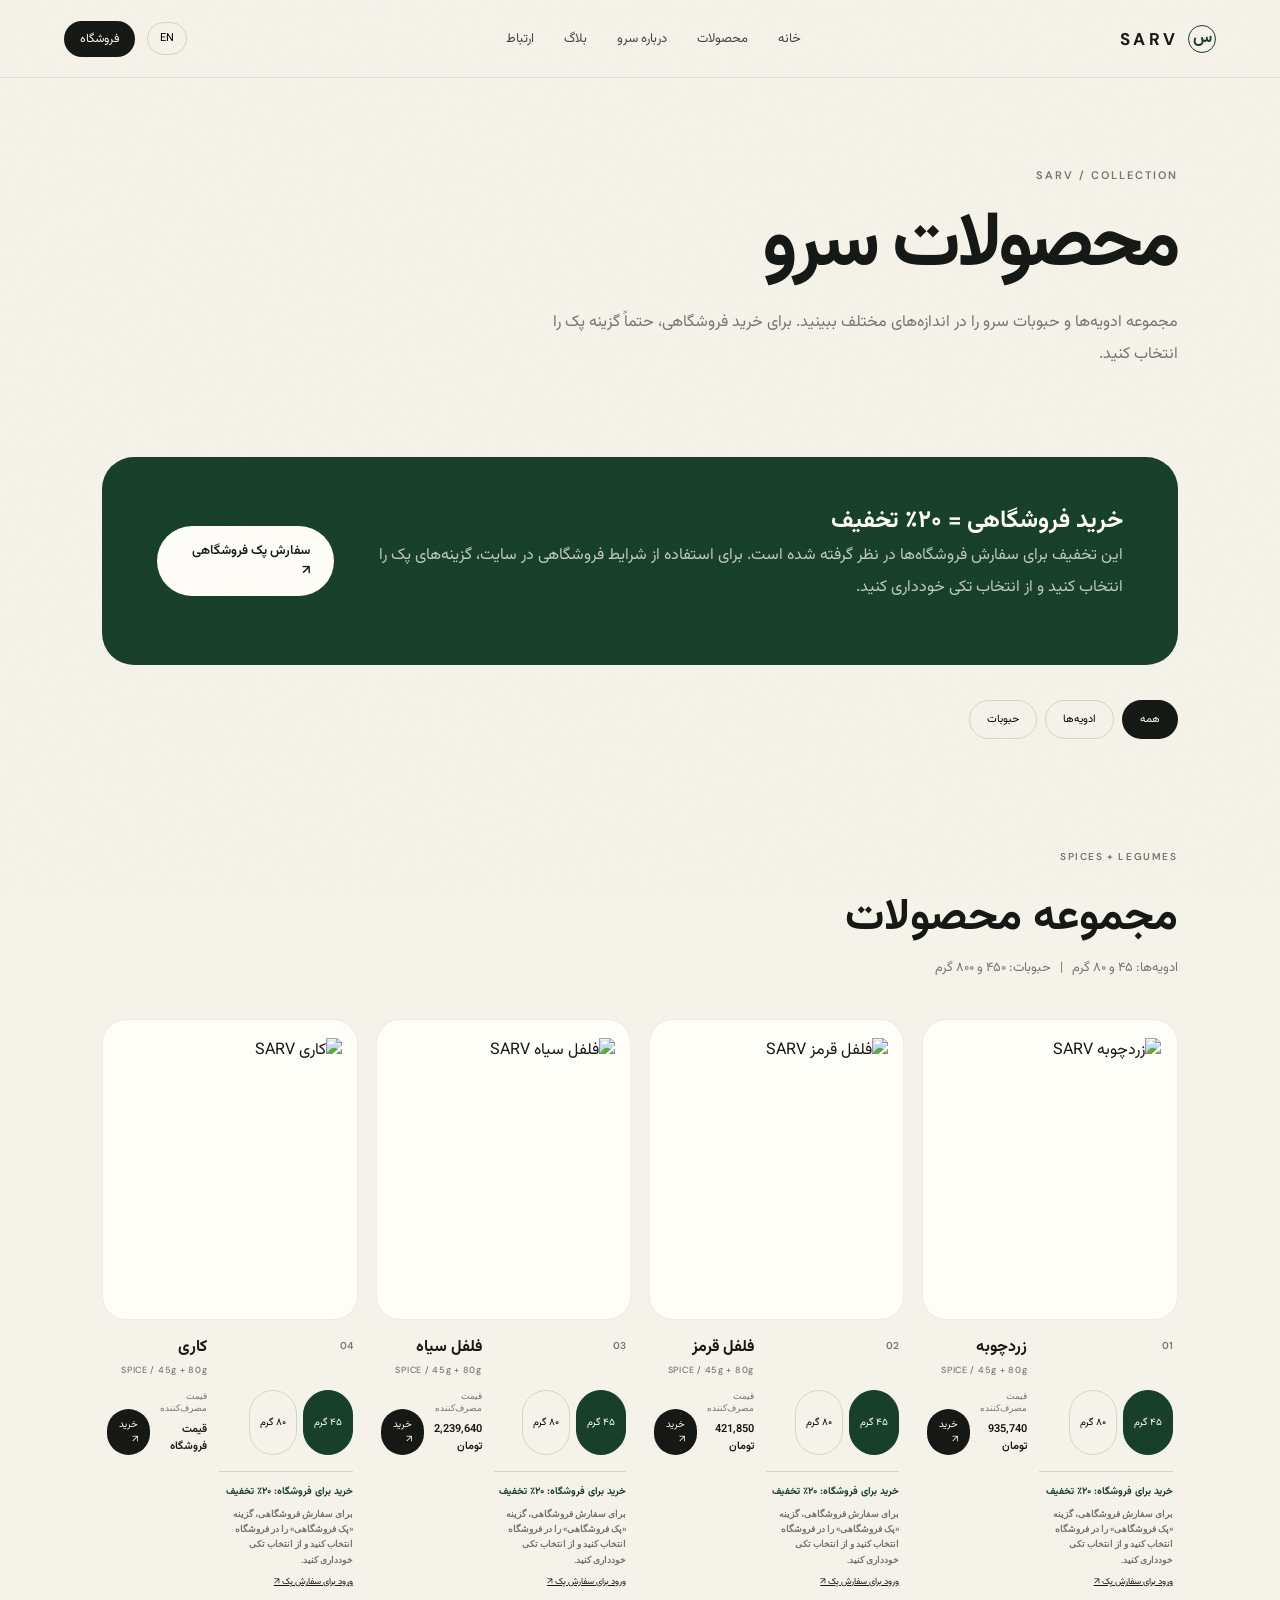
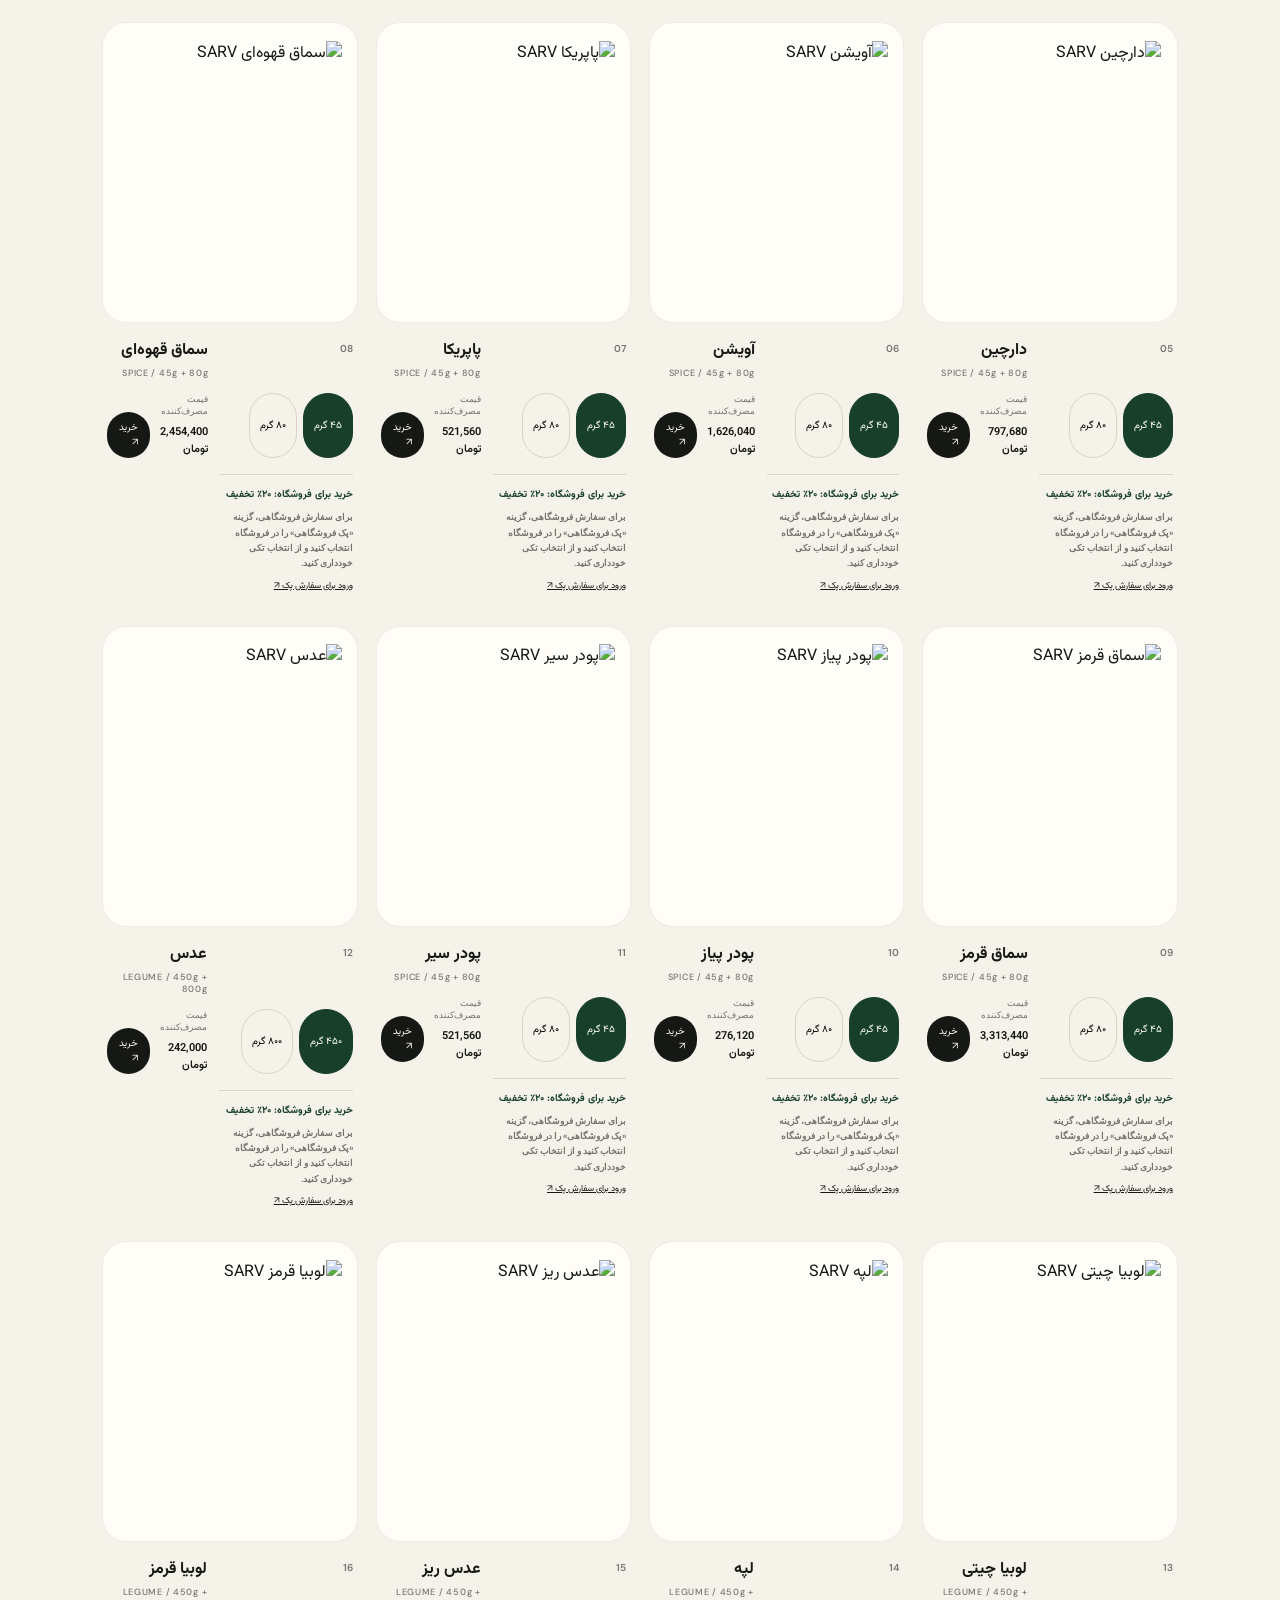
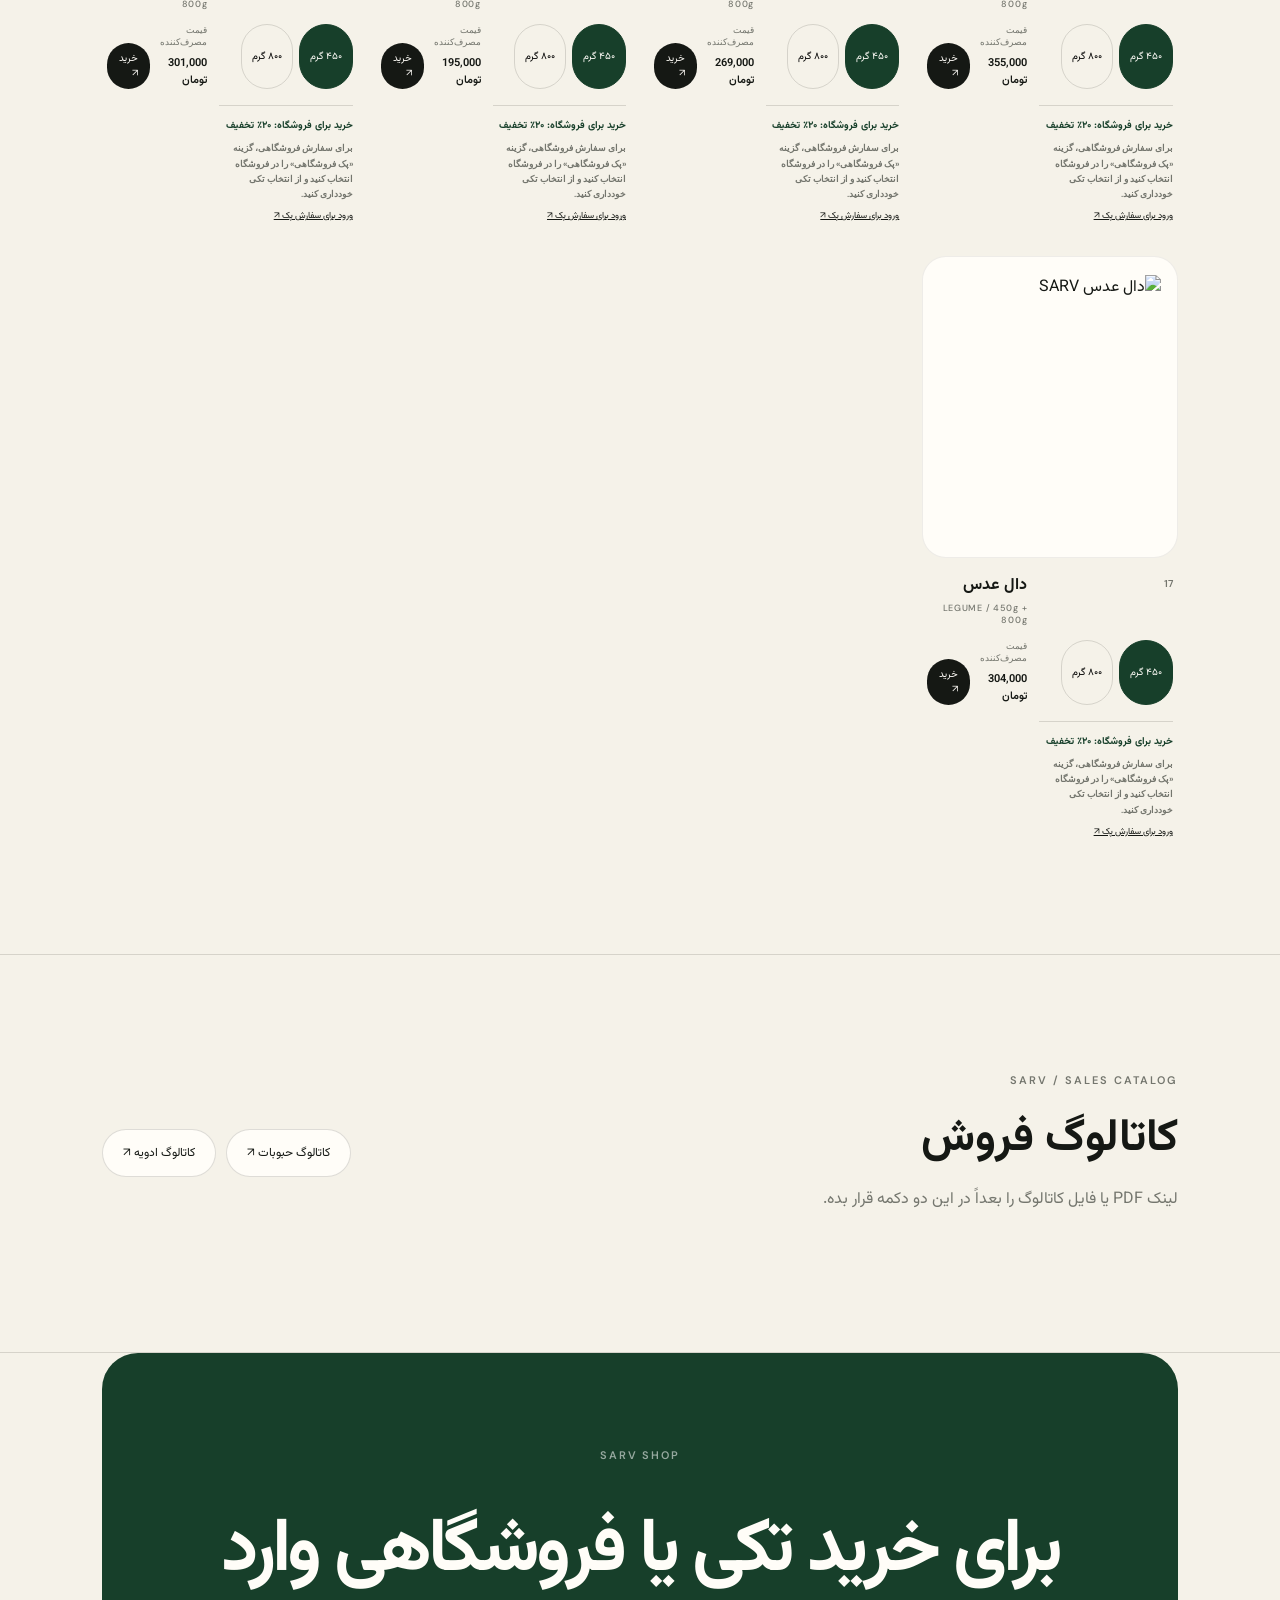
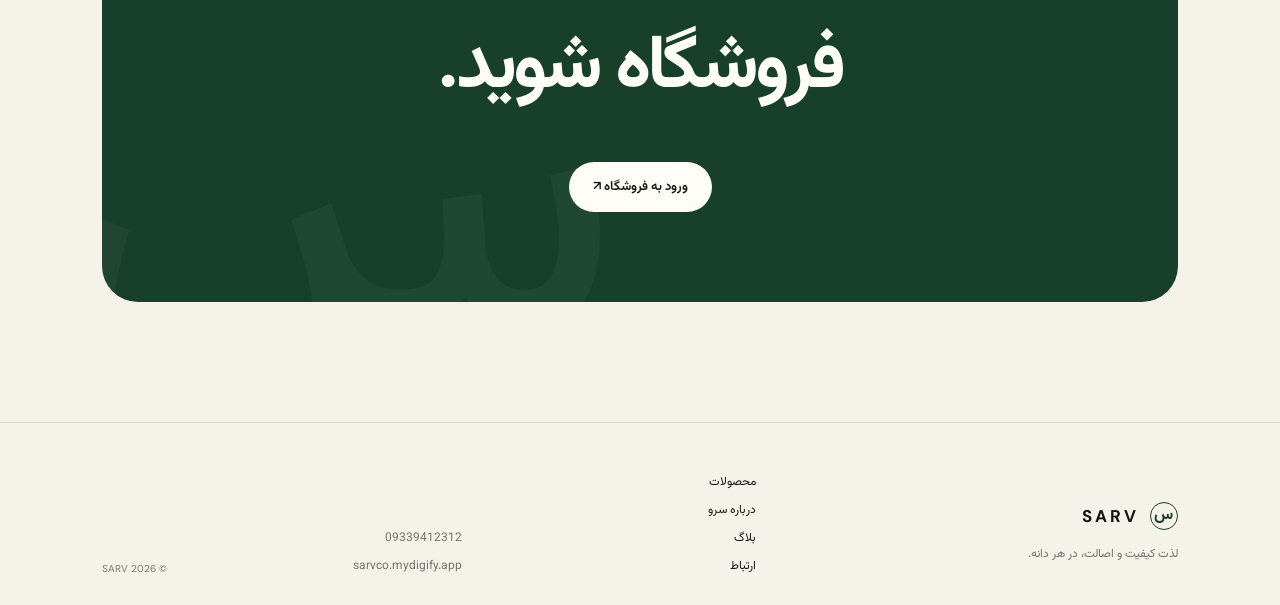
==== products.html @ 3f768b29 "Add files via upload" ====
<!doctype html><html lang="fa" dir="rtl"><head>
<meta charset="utf-8"><meta name="viewport" content="width=device-width, initial-scale=1.0">
<meta name="theme-color" content="#f6f3ea">
<meta name="description" content="سرو؛ ادویه و حبوبات با تمرکز بر کیفیت، اصالت و بسته‌بندی حرفه‌ای.">
<title>محصولات سرو — SARV</title>
<link rel="preconnect" href="https://fonts.googleapis.com"><link rel="preconnect" href="https://fonts.gstatic.com" crossorigin>
<link href="https://fonts.googleapis.com/css2?family=DM+Sans:wght@400;500;600;700&family=Vazirmatn:wght@400;500;600;700;800&display=swap" rel="stylesheet">
<link rel="stylesheet" href="styles.css"></head><body><div class="noise"></div><header class="nav">
  <a class="brand" href="index.html" aria-label="SARV"><span class="brand-mark">س</span><span class="brand-word">SARV</span></a>
  <nav>
    <a href="index.html" data-fa="خانه" data-en="Home">خانه</a>
    <a href="products.html" data-fa="محصولات" data-en="Products">محصولات</a>
    <a href="about.html" data-fa="درباره سرو" data-en="About">درباره سرو</a>
    <a href="blog.html" data-fa="بلاگ" data-en="Blog">بلاگ</a>
    <a href="contact.html" data-fa="ارتباط" data-en="Contact">ارتباط</a>
  </nav>
  <div class="nav-actions">
    <button class="lang-btn" id="langBtn">EN</button>
    <a class="nav-cta" href="https://sarvco.mydigify.app" target="_blank" rel="noopener" data-fa="فروشگاه" data-en="Shop">فروشگاه</a>
  </div>
</header><main><section class="page-hero section"><div class="section-kicker">SARV / COLLECTION</div><h1>محصولات سرو</h1><p>مجموعه ادویه‌ها و حبوبات سرو را در اندازه‌های مختلف ببینید. برای خرید فروشگاهی، حتماً گزینه پک را انتخاب کنید.</p></section>
<section class="section business-note"><div><strong>خرید فروشگاهی = ۲۰٪ تخفیف</strong><p>این تخفیف برای سفارش فروشگاه‌ها در نظر گرفته شده است. برای استفاده از شرایط فروشگاهی در سایت، گزینه‌های پک را انتخاب کنید و از انتخاب تکی خودداری کنید.</p></div><a class="btn btn-dark" href="https://sarvco.mydigify.app" target="_blank" rel="noopener">سفارش پک فروشگاهی ↗</a></section>
<section class="filterbar section-small"><button class="filter active" data-filter="all">همه</button><button class="filter" data-filter="spice">ادویه‌ها</button><button class="filter" data-filter="legume">حبوبات</button></section>
<section id="spices" class="section-small category-heading"><span>SPICES + LEGUMES</span><h2>مجموعه محصولات</h2><p>ادویه‌ها: ۴۵ و ۸۰ گرم &nbsp; | &nbsp; حبوبات: ۴۵۰ و ۸۰۰ گرم</p></section>
<section id="productGrid" class="product-grid product-grid-large section-small"></section>
<section class="section catalog-strip"><div><div class="section-kicker">SARV / SALES CATALOG</div><h2>کاتالوگ فروش</h2><p>لینک PDF یا فایل کاتالوگ را بعداً در این دو دکمه قرار بده.</p></div><div class="catalog-actions"><a class="catalog-link" href="CATALOG_LEGUMES_URL">کاتالوگ حبوبات ↗</a><a class="catalog-link" href="CATALOG_SPICES_URL">کاتالوگ ادویه ↗</a></div></section>
<section class="cta section"><div class="cta-inner"><span class="eyebrow">SARV SHOP</span><h2>برای خرید تکی یا فروشگاهی وارد فروشگاه شوید.</h2><a class="btn btn-light" href="https://sarvco.mydigify.app" target="_blank" rel="noopener">ورود به فروشگاه ↗</a></div></section></main><footer class="footer">
  <div><div class="brand footer-brand"><span class="brand-mark">س</span><span class="brand-word">SARV</span></div>
    <p data-fa="لذت کیفیت و اصالت، در هر دانه." data-en="The pleasure of quality and authenticity, in every grain.">لذت کیفیت و اصالت، در هر دانه.</p></div>
  <div class="footer-links">
    <a href="products.html" data-fa="محصولات" data-en="Products">محصولات</a>
    <a href="about.html" data-fa="درباره سرو" data-en="About">درباره سرو</a>
    <a href="blog.html" data-fa="بلاگ" data-en="Blog">بلاگ</a>
    <a href="contact.html" data-fa="ارتباط" data-en="Contact">ارتباط</a>
  </div>
  <div class="footer-contact"><span>09339412312</span><a href="https://sarvco.mydigify.app" target="_blank" rel="noopener">sarvco.mydigify.app</a></div>
  <div class="copyright">© 2026 SARV</div>
</footer><script src="script.js"></script></body></html>
---- styles.css ----
:root{--bg:#f5f2e9;--ink:#151814;--muted:#74766e;--line:rgba(21,24,20,.14);--green:#173f2a;--gold:#b89a58;--white:#fffdf8;--radius:28px}
*{box-sizing:border-box}html{scroll-behavior:smooth}body{margin:0;background:var(--bg);color:var(--ink);font-family:Vazirmatn,DM Sans,sans-serif;overflow-x:hidden}a{color:inherit;text-decoration:none}button{font:inherit}.noise{position:fixed;inset:0;pointer-events:none;z-index:20;opacity:.035;background-image:url("data:image/svg+xml,%3Csvg viewBox='0 0 180 180' xmlns='http://www.w3.org/2000/svg'%3E%3Cfilter id='n'%3E%3CfeTurbulence type='fractalNoise' baseFrequency='.8' numOctaves='4' stitchTiles='stitch'/%3E%3C/filter%3E%3Crect width='100%25' height='100%25' filter='url(%23n)' opacity='.5'/%3E%3C/svg%3E")}
.nav{position:fixed;top:0;left:0;right:0;z-index:15;height:78px;display:flex;align-items:center;justify-content:space-between;padding:0 5vw;background:rgba(245,242,233,.72);backdrop-filter:blur(18px);border-bottom:1px solid rgba(21,24,20,.08)}.brand{display:flex;align-items:center;gap:10px;font-family:"DM Sans",sans-serif;font-weight:700;letter-spacing:.2em}.brand-mark{display:grid;place-items:center;width:28px;height:28px;border:1px solid var(--green);border-radius:50%;font-family:Vazirmatn;font-size:16px;letter-spacing:0;color:var(--green)}.brand-word{font-size:17px}.nav nav{display:flex;gap:30px;font-size:13px}.nav nav a{position:relative;color:#42443f}.nav nav a:after{content:"";position:absolute;right:0;bottom:-7px;width:0;height:1px;background:var(--green);transition:.35s}.nav nav a:hover:after{width:100%}.nav-actions{display:flex;gap:12px;align-items:center}.lang-btn{border:1px solid var(--line);background:transparent;border-radius:999px;padding:7px 12px;cursor:pointer;font-size:11px}.nav-cta{background:var(--ink);color:var(--white);border-radius:999px;padding:9px 16px;font-size:12px}.hero{min-height:100vh;padding:150px 8vw 90px;display:grid;grid-template-columns:1fr 1fr;align-items:center;gap:5vw}.hero-copy{max-width:620px}.eyebrow,.section-kicker{font:600 11px/1 "DM Sans",sans-serif;letter-spacing:.18em;text-transform:uppercase;color:var(--muted)}h1,h2,h3,p{margin-top:0}.hero h1{font-size:clamp(54px,7vw,108px);line-height:.98;letter-spacing:-.06em;margin:22px 0}.hero h1 em,.page-hero h1 em,.statement h2 em,.about-copy h2 em,.contact-note h2 em{font-style:normal;color:var(--green)}.hero-copy>p{font-size:17px;line-height:2;color:var(--muted);max-width:540px}.hero-actions{display:flex;align-items:center;gap:25px;margin-top:32px}.btn{display:inline-flex;align-items:center;justify-content:center;border-radius:999px;padding:15px 24px;font-size:13px;font-weight:600;transition:transform .3s,box-shadow .3s}.btn:hover{transform:translateY(-3px);box-shadow:0 12px 30px rgba(0,0,0,.12)}.btn-dark{background:var(--ink);color:var(--white)}.btn-light{background:var(--white);color:var(--ink)}.text-link{font-size:13px;border-bottom:1px solid var(--ink);padding-bottom:4px}.hero-visual{position:relative;min-height:650px;display:grid;place-items:center}.hero-image{width:min(100%,600px);max-height:650px;object-fit:contain;position:relative;z-index:2;filter:drop-shadow(0 35px 40px rgba(0,0,0,.13))}.hero-orbit{position:absolute;width:430px;height:430px;border:1px solid rgba(23,63,42,.18);border-radius:50%;animation:spin 18s linear infinite}.hero-orbit:after{content:"";position:absolute;width:9px;height:9px;background:var(--gold);border-radius:50%;top:12%;right:10%}.floating-note{position:absolute;z-index:3;bottom:8%;left:2%;background:rgba(255,253,248,.75);backdrop-filter:blur(16px);border:1px solid rgba(255,255,255,.8);padding:18px 20px;border-radius:18px;box-shadow:0 20px 40px rgba(0,0,0,.08);display:flex;flex-direction:column;gap:5px}.floating-note strong{font:700 16px "DM Sans"}.floating-note span{font-size:10px;color:var(--muted)}@keyframes spin{to{transform:rotate(360deg)}}.marquee{overflow:hidden;border-block:1px solid var(--line);padding:16px 0;white-space:nowrap;color:var(--green);font:600 11px "DM Sans";letter-spacing:.12em}.marquee div{display:inline-block;animation:marquee 24s linear infinite}@keyframes marquee{to{transform:translateX(50%)}}.section{padding:120px 8vw}.section-small{padding-inline:8vw}.intro-grid{display:grid;grid-template-columns:1.15fr .85fr;gap:10vw;margin-top:45px}.intro h2,.statement h2,.page-hero h1,.contact-note h2{font-size:clamp(42px,6vw,82px);line-height:1.05;letter-spacing:-.05em}.intro-grid p,.statement-copy p,.about-copy p,.page-hero p{font-size:16px;line-height:2;color:var(--muted);max-width:550px}.section-head{display:flex;justify-content:space-between;align-items:end;margin-bottom:45px}.section-head h2{font-size:48px;letter-spacing:-.04em;margin:16px 0 0}.product-grid{display:grid;grid-template-columns:repeat(4,1fr);gap:18px}.product-card{min-width:0}.product-img{background:var(--white);border-radius:24px;aspect-ratio:1/1.18;display:grid;place-items:center;overflow:hidden;border:1px solid rgba(21,24,20,.07);transition:transform .5s,box-shadow .5s}.product-card img{width:88%;height:88%;object-fit:contain;transition:transform .6s}.product-card:hover .product-img{transform:translateY(-8px);box-shadow:0 25px 50px rgba(0,0,0,.1)}.product-card:hover img{transform:scale(1.04)}.product-info{display:grid;grid-template-columns:auto 1fr;gap:4px 12px;padding:15px 5px}.product-info span{grid-row:span 2;font:600 10px "DM Sans";color:var(--muted);padding-top:4px}.product-info h3{font-size:16px;margin:0}.product-info small{font:500 9px "DM Sans";letter-spacing:.08em;color:var(--muted)}.product-info b{grid-column:2;font-size:11px;margin-top:7px;font-weight:600}.statement{display:grid;grid-template-columns:1.15fr .85fr;gap:7vw;align-items:center;background:#ece8dc}.statement-image{border-radius:32px;overflow:hidden}.statement-image img{display:block;width:100%;height:100%;object-fit:cover}.cta{padding-top:0}.cta-inner{background:var(--green);color:var(--white);border-radius:36px;padding:90px 9vw;text-align:center;position:relative;overflow:hidden}.cta-inner:before{content:"س";position:absolute;font-size:38vw;line-height:.7;left:-5%;bottom:-15%;opacity:.04}.cta-inner .eyebrow{color:rgba(255,255,255,.55)}.cta h2{font-size:clamp(40px,6vw,75px);letter-spacing:-.05em;margin:25px auto 35px;max-width:900px}.footer{padding:50px 8vw 30px;display:grid;grid-template-columns:1.5fr 1fr 1fr auto;gap:40px;border-top:1px solid var(--line);align-items:end}.footer p{color:var(--muted);font-size:12px}.footer-brand{margin-bottom:15px}.footer-links,.footer-contact{display:flex;flex-direction:column;gap:10px;font-size:12px}.footer-contact{color:var(--muted)}.copyright{font:10px "DM Sans";color:var(--muted);white-space:nowrap}.page-hero{padding-top:170px;padding-bottom:70px;max-width:1100px}.page-hero h1{margin:25px 0 20px}.page-hero p{max-width:650px}.filterbar{display:flex;gap:8px;margin-bottom:35px}.filter{border:1px solid var(--line);background:transparent;border-radius:999px;padding:10px 17px;font-size:11px;cursor:pointer}.filter.active{background:var(--ink);color:white}.product-grid-large{grid-template-columns:repeat(4,1fr);padding-bottom:100px}.product-card.hidden{display:none}.about-split{display:grid;grid-template-columns:1fr 1fr;gap:9vw;align-items:center}.about-visual{border-radius:32px;overflow:hidden}.about-visual img{display:block;width:100%;height:auto}.about-copy h2{font-size:45px;line-height:1.15;letter-spacing:-.04em;margin:20px 0 30px}.values{display:grid;grid-template-columns:repeat(3,1fr);border-top:1px solid var(--line);border-bottom:1px solid var(--line);padding-top:70px;padding-bottom:70px}.value{padding:0 35px;border-left:1px solid var(--line)}.value:first-child{border-left:0}.value span{font:11px "DM Sans";color:var(--muted)}.value h3{font-size:30px;margin:25px 0 10px}.value p{font-size:13px;line-height:1.9;color:var(--muted)}.contact-grid{display:grid;grid-template-columns:1fr 1fr;gap:18px}.contact-card{background:var(--white);border:1px solid rgba(21,24,20,.08);border-radius:28px;padding:45px;display:flex;flex-direction:column;gap:12px;transition:.4s}.contact-card:hover{transform:translateY(-6px);box-shadow:0 25px 50px rgba(0,0,0,.08)}.contact-card span{font:10px "DM Sans";letter-spacing:.18em;color:var(--muted)}.contact-card strong{font:clamp(25px,3vw,40px);letter-spacing:-.03em}.contact-card small{color:var(--green);font-size:12px}.contact-note{text-align:center;padding-bottom:160px}.contact-note h2{margin:30px auto;max-width:850px}.reveal{opacity:0;transform:translateY(35px);transition:opacity .8s ease,transform .8s ease}.reveal.visible{opacity:1;transform:none}.delay-1{transition-delay:.15s}
[dir="ltr"] .hero-actions{flex-direction:row}.ltr{direction:ltr}
@media(max-width:900px){.nav nav{display:none}.hero{grid-template-columns:1fr;padding-top:120px}.hero-visual{min-height:480px}.product-grid,.product-grid-large{grid-template-columns:repeat(2,1fr)}.intro-grid,.statement,.about-split{grid-template-columns:1fr}.statement{gap:45px}.footer{grid-template-columns:1fr 1fr}.values{grid-template-columns:1fr;gap:35px}.value{border-left:0;border-top:1px solid var(--line);padding:30px 0 0}.value:first-child{border-top:0}.contact-grid{grid-template-columns:1fr}}
@media(max-width:560px){.nav{padding:0 18px}.nav-cta{display:none}.hero,.section,.page-hero{padding-inline:22px}.hero h1{font-size:54px}.hero-visual{min-height:400px}.hero-orbit{width:280px;height:280px}.floating-note{left:0;bottom:4%}.section{padding-top:80px;padding-bottom:80px}.section-head{align-items:start;gap:20px;flex-direction:column}.section-head h2{font-size:40px}.product-grid,.product-grid-large{grid-template-columns:1fr 1fr;gap:10px}.product-img{border-radius:18px}.product-info h3{font-size:13px}.statement{padding-inline:22px}.cta{padding-inline:12px}.cta-inner{border-radius:25px;padding:70px 25px}.footer{grid-template-columns:1fr;padding-inline:22px}.copyright{margin-top:20px}.about-copy h2{font-size:36px}.contact-card{padding:30px 24px}.contact-card strong{font-size:25px}}

/* SARV 2026 additions */
.promo-grid{display:grid;grid-template-columns:1fr 1fr;gap:18px}
.promo-card{background:var(--white);border:1px solid rgba(21,24,20,.08);border-radius:30px;padding:45px;min-height:310px}
.promo-card span,.category-heading span,.post-meta{font:600 10px "DM Sans";letter-spacing:.16em;color:var(--muted)}
.promo-card h2{font-size:42px;letter-spacing:-.04em;margin:22px 0 12px}
.promo-card p{color:var(--muted);line-height:2;font-size:14px;max-width:520px}
.promo-card a{display:inline-block;margin-top:25px;border-bottom:1px solid var(--ink);font-size:12px}
.business-banner,.business-note{background:var(--green);color:var(--white);border-radius:32px;margin-inline:8vw;display:flex;align-items:center;justify-content:space-between;gap:40px}
.business-banner h2{font-size:clamp(35px,5vw,62px);letter-spacing:-.05em;margin:20px 0}
.business-banner p,.business-note p{color:rgba(255,255,255,.72);line-height:2;max-width:750px}
.business-banner .eyebrow{color:rgba(255,255,255,.5)}
.business-note{padding:45px 55px;margin-bottom:35px}
.business-note strong{font-size:24px}
.business-note .btn{background:var(--white);color:var(--ink)}
.catalog-strip{display:flex;align-items:center;justify-content:space-between;gap:45px;border-top:1px solid var(--line);border-bottom:1px solid var(--line)}
.catalog-strip h2{font-size:45px;margin:18px 0 10px}
.catalog-strip p{color:var(--muted);line-height:2;max-width:600px}
.catalog-actions{display:flex;gap:10px;flex-wrap:wrap}
.catalog-link{border:1px solid var(--line);background:var(--white);border-radius:999px;padding:14px 20px;font-size:12px}
.category-heading{padding-top:70px;padding-bottom:28px}
.category-heading h2{font-size:44px;margin:15px 0 5px}
.category-heading p{color:var(--muted);font-size:13px}
.size-row{display:flex;gap:6px;margin-top:10px}
.size-btn{border:1px solid var(--line);background:transparent;border-radius:999px;padding:6px 10px;font-size:10px;cursor:pointer}
.size-btn.active{background:var(--green);color:var(--white);border-color:var(--green)}
.purchase-row{display:flex;align-items:end;justify-content:space-between;gap:10px;margin-top:10px}
.price-label{display:block;font-size:9px!important;letter-spacing:0!important}
.price{display:block;font-size:13px;margin-top:2px}
.shop-mini{background:var(--ink);color:var(--white);border-radius:999px;padding:8px 12px;font-size:10px}
.store-order{margin-top:12px;padding-top:12px;border-top:1px solid var(--line);display:flex;flex-direction:column;gap:4px}
.store-order strong{font-size:10px;color:var(--green)}
.store-order span{font-size:9px;line-height:1.7;color:var(--muted)}
.pack-link{font-size:9px;text-decoration:underline;margin-top:3px}
.article-grid{display:grid;grid-template-columns:repeat(3,1fr);gap:18px}
.article-card{background:var(--white);border:1px solid rgba(21,24,20,.08);border-radius:26px;overflow:hidden;transition:.35s}
.article-card:hover{transform:translateY(-6px);box-shadow:0 20px 45px rgba(0,0,0,.08)}
.article-card img{display:block;width:100%;height:220px;object-fit:cover}
.article-card span,.article-card h3,.article-card p{margin-inline:22px}
.article-card span{display:inline-block;margin-top:18px;font:600 9px "DM Sans";letter-spacing:.14em;color:var(--muted)}
.article-card h3{font-size:21px;line-height:1.5;margin-top:9px;margin-bottom:10px}
.article-card p{font-size:12px;line-height:2;color:var(--muted);margin-bottom:24px}
.article-grid-large .article-card img{height:250px}
.post{max-width:1000px;margin:auto;padding-top:160px}
.post h1{font-size:clamp(42px,6vw,78px);line-height:1.1;letter-spacing:-.05em;margin:25px 0}
.post-lead{font-size:19px;line-height:2;color:var(--muted);max-width:760px}
.post-image{width:100%;max-height:600px;object-fit:cover;border-radius:30px;margin:45px 0}
.post-content{max-width:760px;margin:auto;font-size:16px;line-height:2.1}
.post-content h2{font-size:30px;margin-top:45px}
.post-content li{margin-bottom:12px}
.contact-form-note{background:var(--white);border-radius:30px;margin-inline:8vw}
.contact-form-note h2{font-size:50px;margin:18px 0}
.contact-form-note p{color:var(--muted);max-width:750px;line-height:2;margin-bottom:25px}
@media(max-width:900px){.promo-grid,.article-grid{grid-template-columns:1fr 1fr}.business-banner,.business-note,.catalog-strip{margin-inline:22px}.business-banner,.catalog-strip{align-items:flex-start;flex-direction:column}.business-note{margin-inline:22px}.article-card img{height:190px}}
@media(max-width:560px){.promo-grid,.article-grid{grid-template-columns:1fr}.promo-card{padding:30px;min-height:240px}.promo-card h2{font-size:34px}.business-banner,.business-note{margin-inline:12px;border-radius:24px;padding:35px 25px}.catalog-strip{padding-inline:22px}.catalog-strip h2{font-size:38px}.category-heading{padding-inline:22px}.article-card img,.article-grid-large .article-card img{height:210px}.post{padding-top:125px}.post-image{border-radius:20px;margin:30px 0}.post-content{font-size:15px}.contact-form-note{margin-inline:12px}}
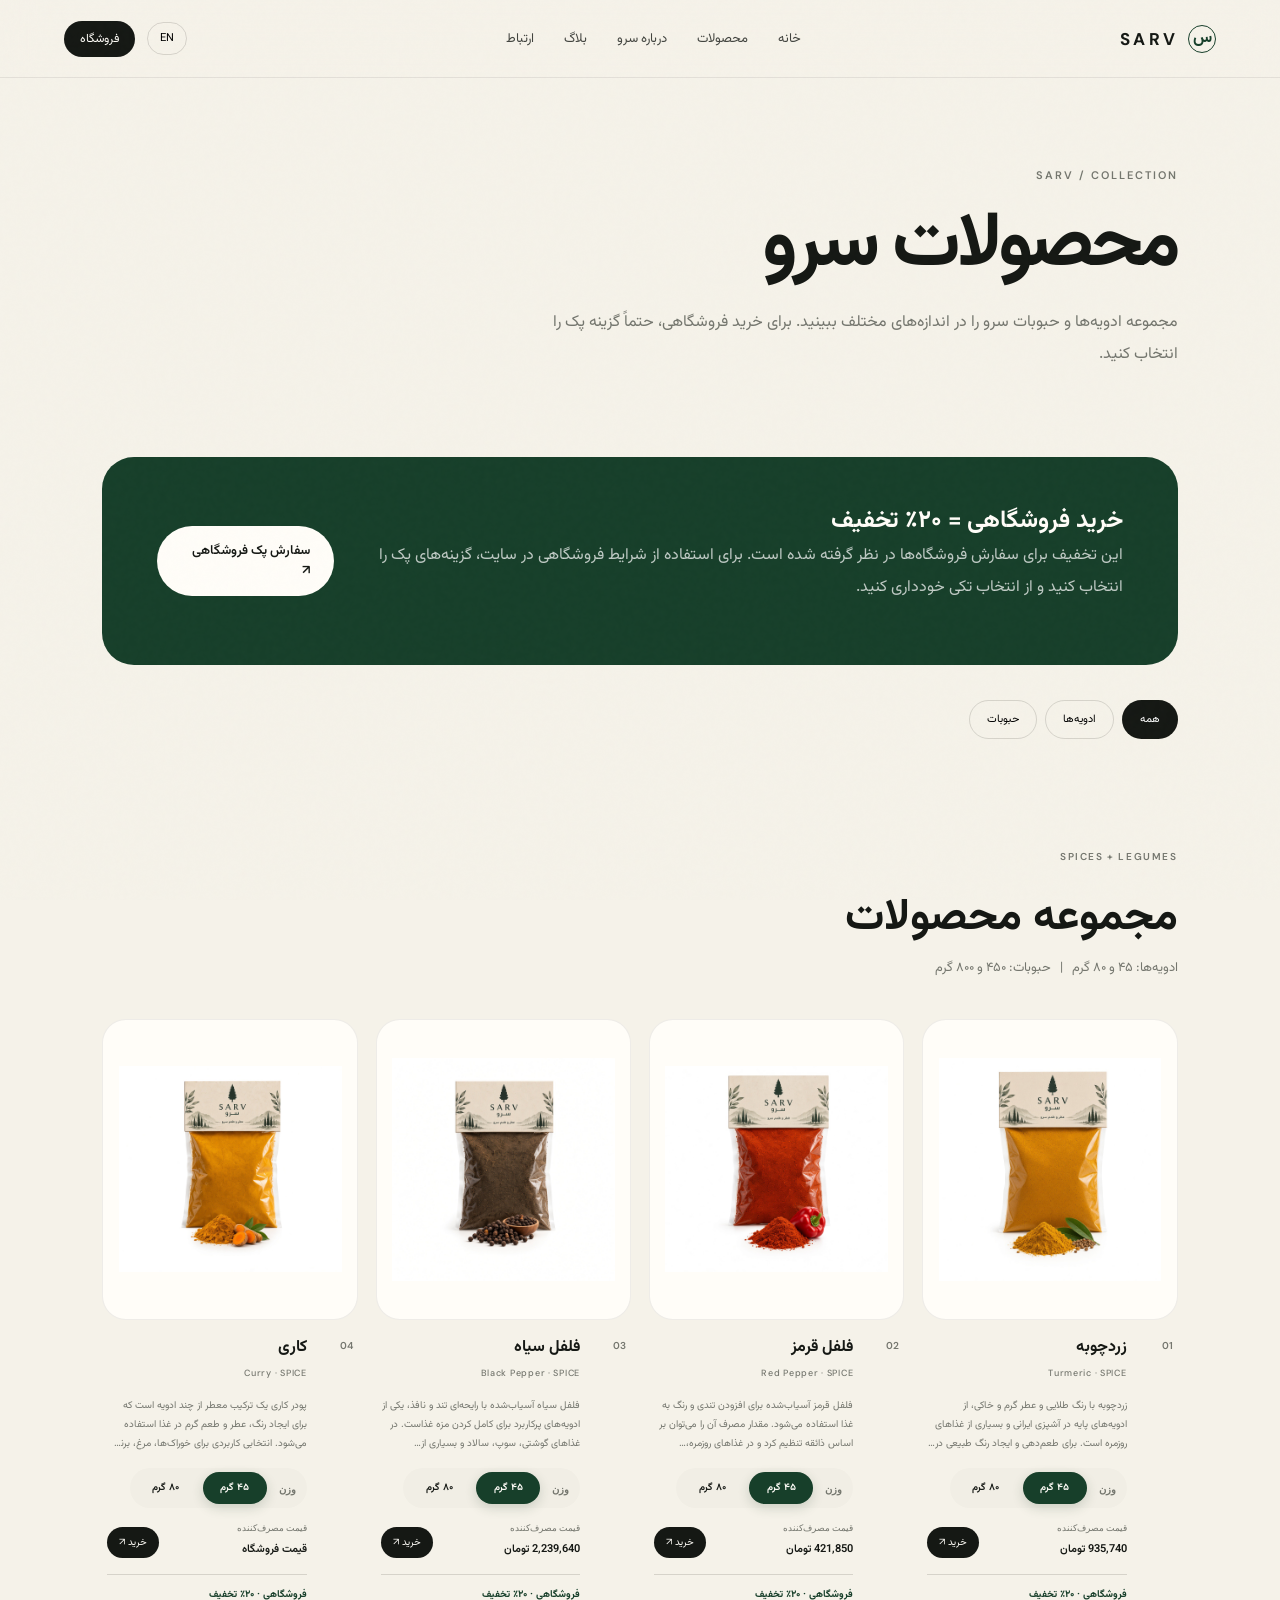
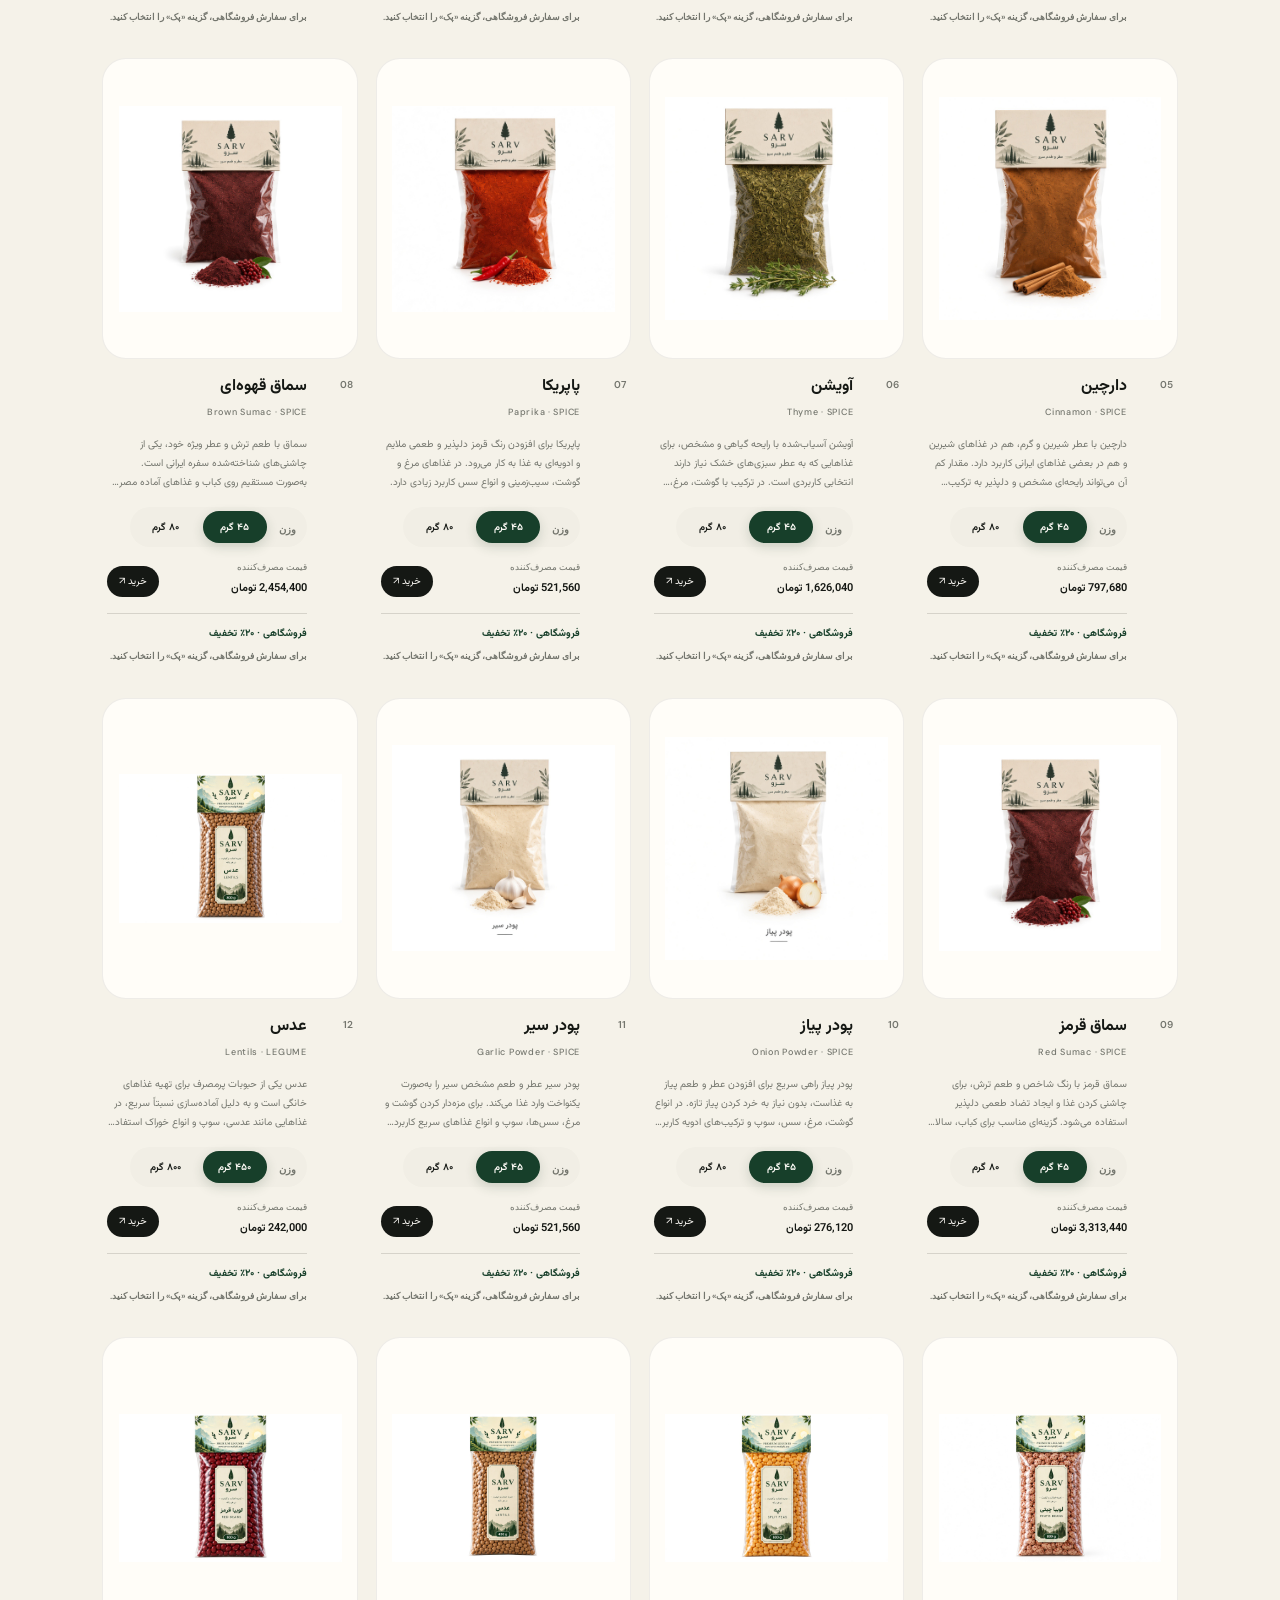
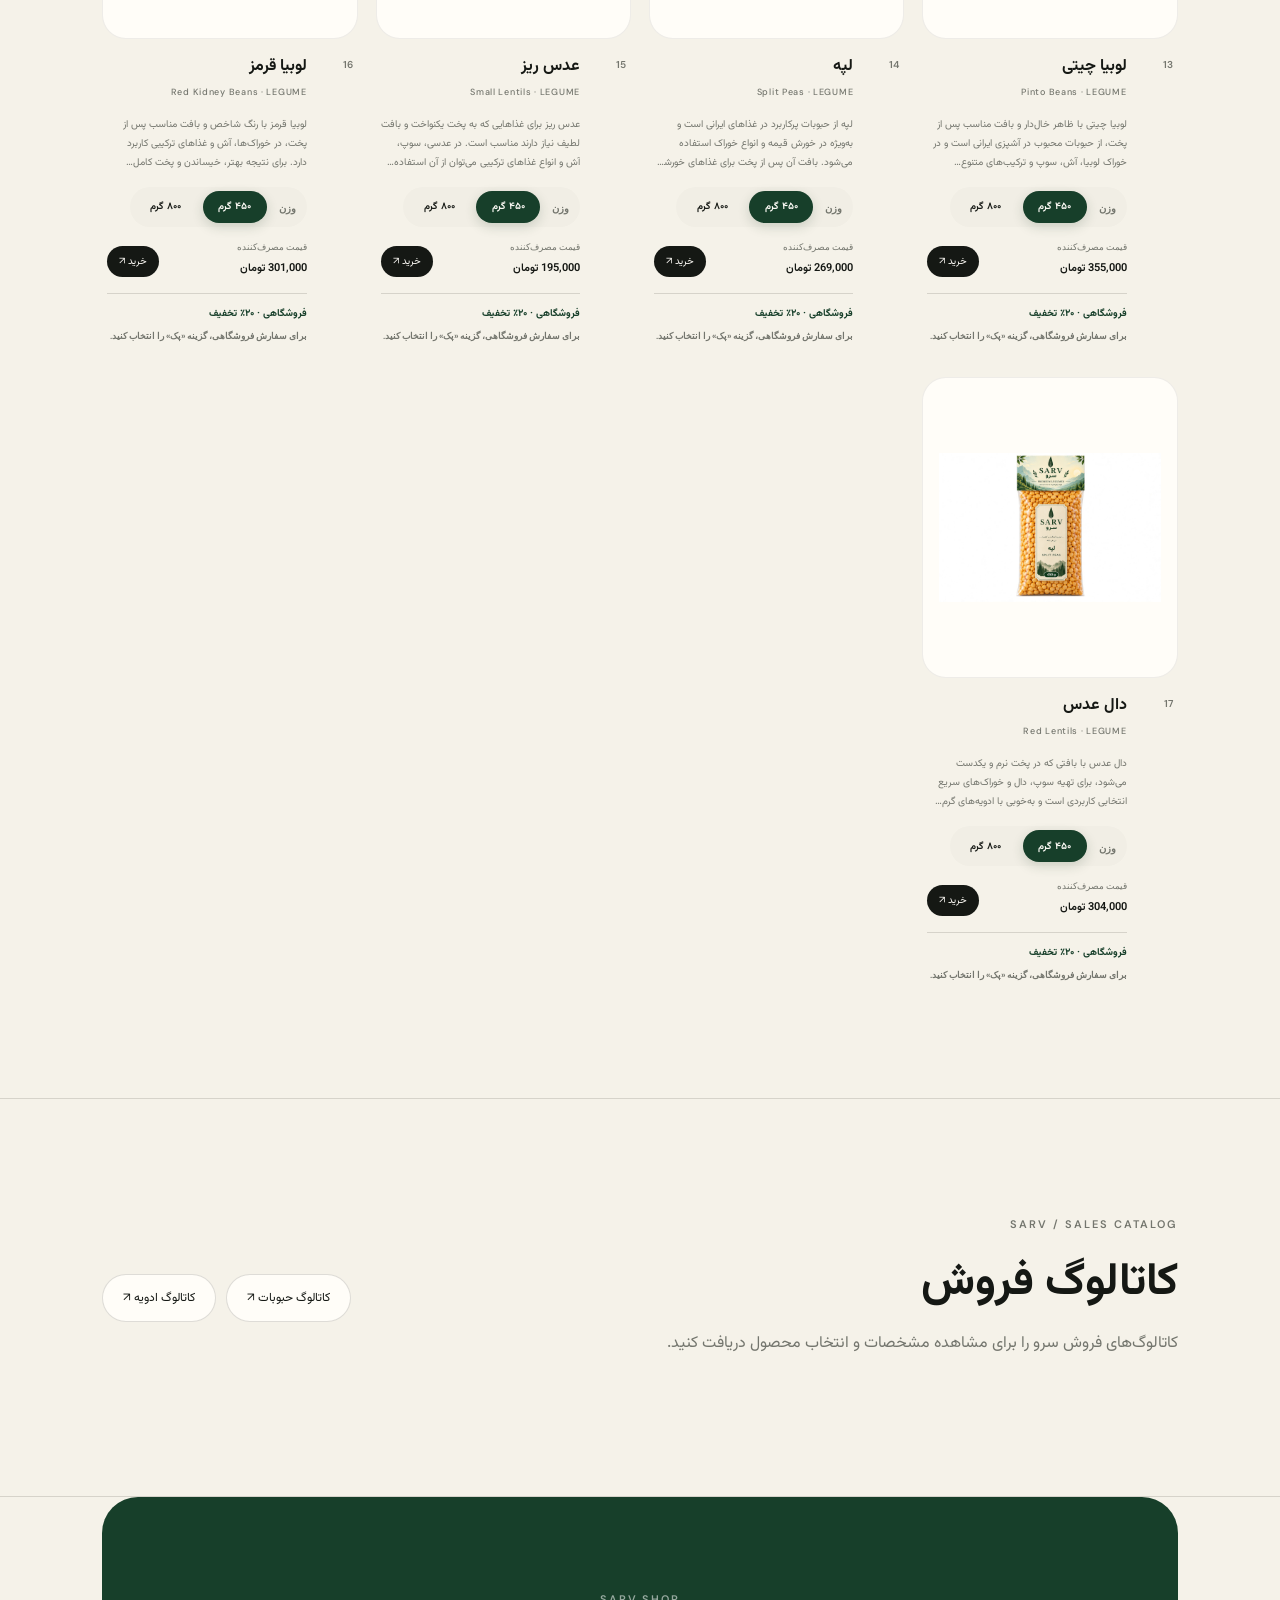
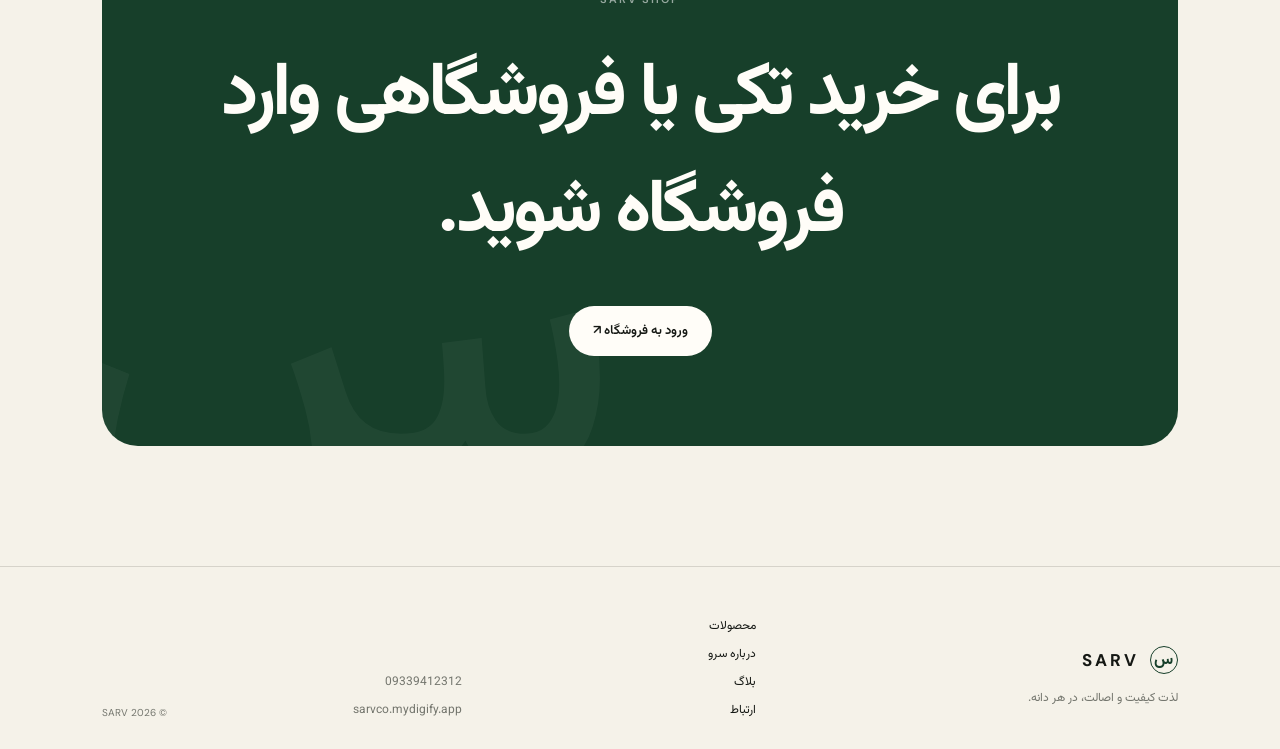
==== commit d829f0e8: "Add files via upload" ====
--- a/products.html
+++ b/products.html
@@ -23,7 +23,21 @@
 <section class="filterbar section-small"><button class="filter active" data-filter="all">همه</button><button class="filter" data-filter="spice">ادویه‌ها</button><button class="filter" data-filter="legume">حبوبات</button></section>
 <section id="spices" class="section-small category-heading"><span>SPICES + LEGUMES</span><h2>مجموعه محصولات</h2><p>ادویه‌ها: ۴۵ و ۸۰ گرم &nbsp; | &nbsp; حبوبات: ۴۵۰ و ۸۰۰ گرم</p></section>
 <section id="productGrid" class="product-grid product-grid-large section-small"></section>
-<section class="section catalog-strip"><div><div class="section-kicker">SARV / SALES CATALOG</div><h2>کاتالوگ فروش</h2><p>لینک PDF یا فایل کاتالوگ را بعداً در این دو دکمه قرار بده.</p></div><div class="catalog-actions"><a class="catalog-link" href="CATALOG_LEGUMES_URL">کاتالوگ حبوبات ↗</a><a class="catalog-link" href="CATALOG_SPICES_URL">کاتالوگ ادویه ↗</a></div></section>
+<div class="product-modal" id="productModal" aria-hidden="true">
+  <div class="product-modal-backdrop" data-close-product></div>
+  <article class="product-modal-card" role="dialog" aria-modal="true" aria-labelledby="modalProductTitle">
+    <button class="product-modal-close" type="button" data-close-product aria-label="بستن">×</button>
+    <div class="modal-product-media"><img id="modalProductImage" src="" alt=""></div>
+    <div class="modal-product-copy">
+      <span class="modal-kicker" id="modalProductEnglish"></span>
+      <h2 id="modalProductTitle"></h2>
+      <p class="modal-lead" id="modalProductDescription"></p>
+      <div class="modal-facts" id="modalProductFacts"></div>
+      <div class="modal-actions"><a id="modalShopLink" class="btn btn-dark" href="https://sarvco.mydigify.app" target="_blank" rel="noopener">سفارش محصول ↗</a><button class="btn btn-outline" type="button" data-close-product>بستن</button></div>
+    </div>
+  </article>
+</div>
+<section class="section catalog-strip"><div><div class="section-kicker">SARV / SALES CATALOG</div><h2>کاتالوگ فروش</h2><p>کاتالوگ‌های فروش سرو را برای مشاهده مشخصات و انتخاب محصول دریافت کنید.</p></div><div class="catalog-actions"><a class="catalog-link" href="CATALOG_LEGUMES_URL">کاتالوگ حبوبات ↗</a><a class="catalog-link" href="CATALOG_SPICES_URL">کاتالوگ ادویه ↗</a></div></section>
 <section class="cta section"><div class="cta-inner"><span class="eyebrow">SARV SHOP</span><h2>برای خرید تکی یا فروشگاهی وارد فروشگاه شوید.</h2><a class="btn btn-light" href="https://sarvco.mydigify.app" target="_blank" rel="noopener">ورود به فروشگاه ↗</a></div></section></main><footer class="footer">
   <div><div class="brand footer-brand"><span class="brand-mark">س</span><span class="brand-word">SARV</span></div>
     <p data-fa="لذت کیفیت و اصالت، در هر دانه." data-en="The pleasure of quality and authenticity, in every grain.">لذت کیفیت و اصالت، در هر دانه.</p></div>
--- a/styles.css
+++ b/styles.css
@@ -60,3 +60,6 @@
 .contact-form-note p{color:var(--muted);max-width:750px;line-height:2;margin-bottom:25px}
 @media(max-width:900px){.promo-grid,.article-grid{grid-template-columns:1fr 1fr}.business-banner,.business-note,.catalog-strip{margin-inline:22px}.business-banner,.catalog-strip{align-items:flex-start;flex-direction:column}.business-note{margin-inline:22px}.article-card img{height:190px}}
 @media(max-width:560px){.promo-grid,.article-grid{grid-template-columns:1fr}.promo-card{padding:30px;min-height:240px}.promo-card h2{font-size:34px}.business-banner,.business-note{margin-inline:12px;border-radius:24px;padding:35px 25px}.catalog-strip{padding-inline:22px}.catalog-strip h2{font-size:38px}.category-heading{padding-inline:22px}.article-card img,.article-grid-large .article-card img{height:210px}.post{padding-top:125px}.post-image{border-radius:20px;margin:30px 0}.post-content{font-size:15px}.contact-form-note{margin-inline:12px}}
+
+/* SARV PRODUCT EXPERIENCE v2 */
+.product-card{cursor:pointer;position:relative;overflow:hidden;transition:transform .35s ease,box-shadow .35s ease,border-color .35s ease}.product-card:hover{transform:translateY(-8px);box-shadow:0 28px 65px rgba(0,0,0,.11);border-color:rgba(21,24,20,.16)}.product-card:focus-visible{outline:2px solid var(--green);outline-offset:4px}.product-img{position:relative}.product-open{position:absolute;right:14px;bottom:14px;background:rgba(255,255,255,.94);backdrop-filter:blur(10px);border:1px solid rgba(21,24,20,.08);border-radius:999px;padding:8px 12px;font-size:9px;opacity:0;transform:translateY(8px);transition:.3s}.product-card:hover .product-open{opacity:1;transform:none}.product-open b{margin-right:5px;font-size:12px}.product-info{grid-template-columns:34px 1fr}.product-index{grid-row:span 3!important}.card-desc{grid-column:2;margin:7px 0 2px;font-size:10px;line-height:1.9;color:var(--muted);display:-webkit-box;-webkit-line-clamp:3;-webkit-box-orient:vertical;overflow:hidden}.size-switch{grid-column:2;display:flex;align-items:center;gap:5px;margin-top:9px;background:#f1eee5;border-radius:999px;padding:4px;width:max-content;max-width:100%}.switch-label{font-size:8px;color:var(--muted);padding:0 7px}.size-btn{min-width:64px;height:32px;border:0!important;background:transparent!important;color:var(--ink);border-radius:999px!important;padding:0 12px!important;font-size:10px!important;font-weight:600;cursor:pointer;transition:.25s;white-space:nowrap}.size-btn.active{background:var(--green)!important;color:var(--white)!important;box-shadow:0 4px 12px rgba(38,64,43,.18)}.size-btn:hover:not(.active){background:rgba(255,255,255,.8)!important}.purchase-row{grid-column:2}.store-order{grid-column:2}.product-modal{position:fixed;inset:0;z-index:1000;display:flex;align-items:center;justify-content:center;padding:25px;visibility:hidden;opacity:0;transition:opacity .25s,visibility .25s}.product-modal.is-open{visibility:visible;opacity:1}.product-modal-backdrop{position:absolute;inset:0;background:rgba(13,18,14,.62);backdrop-filter:blur(9px)}.product-modal-card{position:relative;z-index:1;width:min(980px,100%);max-height:min(760px,92vh);overflow:auto;background:var(--white);border-radius:34px;display:grid;grid-template-columns:.9fr 1.1fr;box-shadow:0 40px 100px rgba(0,0,0,.28);transform:translateY(18px) scale(.98);transition:.3s}.product-modal.is-open .product-modal-card{transform:none}.product-modal-close{position:absolute;z-index:2;top:18px;left:18px;width:40px;height:40px;border:1px solid rgba(21,24,20,.1);background:rgba(255,255,255,.9);border-radius:50%;font-size:25px;line-height:1;cursor:pointer}.modal-product-media{min-height:520px;background:#f2efe7;display:flex;align-items:center;justify-content:center;padding:45px}.modal-product-media img{width:100%;height:100%;max-height:500px;object-fit:contain}.modal-product-copy{padding:65px 55px 50px;display:flex;flex-direction:column;justify-content:center}.modal-kicker{font:600 10px "DM Sans";letter-spacing:.16em;color:var(--muted);text-transform:uppercase}.modal-product-copy h2{font-size:clamp(42px,5vw,68px);line-height:1.05;letter-spacing:-.055em;margin:18px 0}.modal-lead{font-size:15px;line-height:2.15;color:var(--muted);margin:0 0 25px}.modal-facts{border-top:1px solid var(--line);border-bottom:1px solid var(--line)}.modal-facts div{display:flex;justify-content:space-between;gap:20px;padding:15px 0;border-bottom:1px solid var(--line);font-size:11px}.modal-facts div:last-child{border-bottom:0}.modal-facts span{color:var(--muted)}.modal-facts strong{text-align:left;max-width:70%;font-weight:600}.modal-actions{display:flex;gap:10px;margin-top:28px}.btn-outline{border:1px solid var(--line);background:transparent;color:var(--ink);border-radius:999px;padding:13px 22px;font-size:11px;cursor:pointer}.modal-open{overflow:hidden}@media(max-width:760px){.product-modal{padding:12px}.product-modal-card{grid-template-columns:1fr;max-height:94vh;border-radius:25px}.modal-product-media{min-height:280px;height:300px;padding:25px}.modal-product-copy{padding:30px 25px 35px}.modal-product-copy h2{font-size:43px}.modal-lead{font-size:13px}.product-open{opacity:1;transform:none}.product-info{grid-template-columns:28px 1fr}.size-switch{width:100%;justify-content:flex-start}.size-btn{flex:1}.switch-label{padding-right:4px;padding-left:4px}.card-desc{-webkit-line-clamp:2}}
